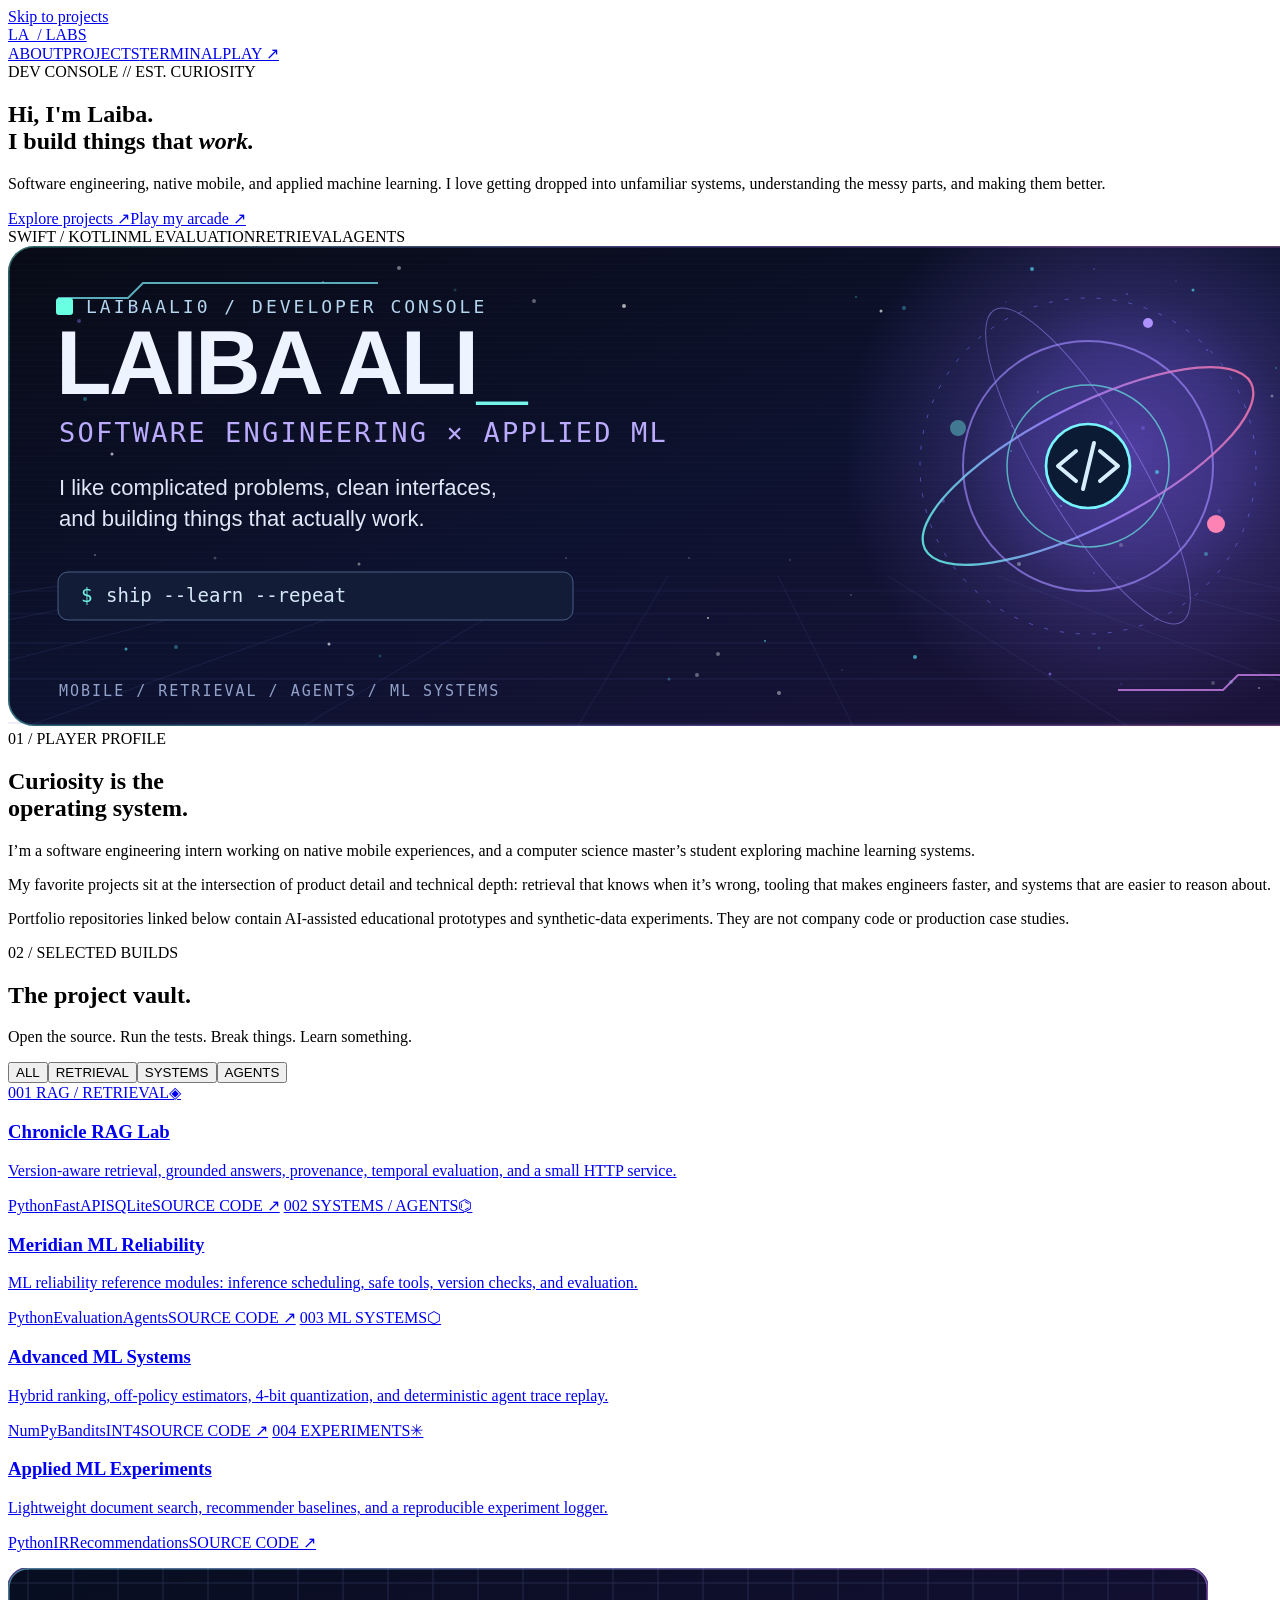
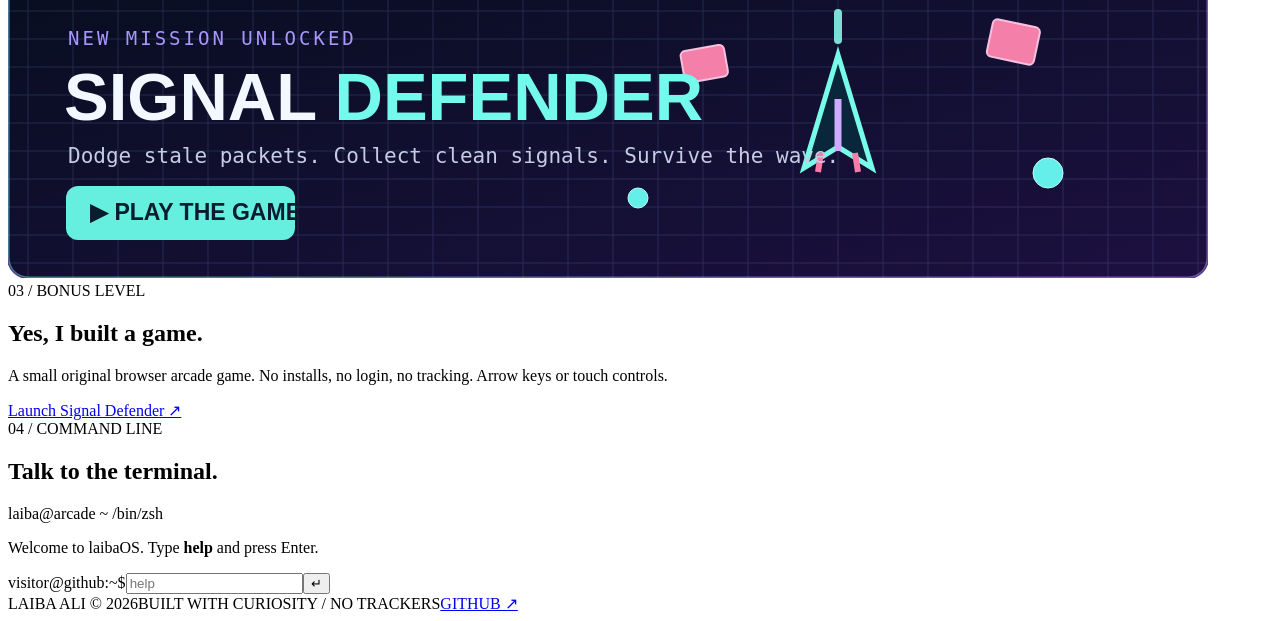
==== docs/index.html @ b8c7b6a6 "Build developer arcade landing page" ====
<!doctype html>
<html lang="en">
<head>
  <meta charset="utf-8" />
  <meta name="viewport" content="width=device-width, initial-scale=1" />
  <meta name="theme-color" content="#090d1b" />
  <meta name="description" content="Laiba Ali's developer arcade: mobile engineering, applied ML experiments, reliable AI systems, and a playable game." />
  <title>Laiba Ali / Developer Arcade</title>
  <link rel="icon" href="./assets/favicon.svg" type="image/svg+xml" />
  <link rel="stylesheet" href="./theme.css" />
  <script src="./site.js" defer></script>
</head>
<body>
<a class="skip" href="#main">Skip to projects</a>
<div class="ambient ambient-left" aria-hidden="true"></div>
<div class="ambient ambient-right" aria-hidden="true"></div>
<header class="topbar wrap">
  <a href="./" class="logo" aria-label="Laiba Ali, home"><span class="logo-mark">LA<span class="underscore">_</span></span><span class="logo-text">/ LABS</span></a>
  <nav aria-label="Primary navigation">
    <a href="#about">ABOUT</a><a href="#projects">PROJECTS</a><a href="#terminal">TERMINAL</a><a class="nav-game" href="./arcade/">PLAY ↗</a>
  </nav>
</header>
<main id="main" class="wrap">
  <section class="hero" aria-labelledby="hero-title">
    <div class="eyebrow"><span class="live-dot"></span> DEV CONSOLE <span class="muted">// EST. CURIOSITY</span></div>
    <h1 id="hero-title">Hi, I'm <span class="gradient-text">Laiba.</span><br/>I build things that <em>work.</em></h1>
    <p class="lead">Software engineering, native mobile, and applied machine learning. I love getting dropped into unfamiliar systems, understanding the messy parts, and making them better.</p>
    <div class="hero-actions"><a class="btn primary" href="#projects">Explore projects <span aria-hidden="true">↗</span></a><a class="btn secondary" href="./arcade/">Play my arcade <span aria-hidden="true">↗</span></a></div>
    <div class="hero-status" aria-label="Areas of interest"><span>SWIFT / KOTLIN</span><span>ML EVALUATION</span><span>RETRIEVAL</span><span>AGENTS</span></div>
    <div class="hero-art"><img src="./assets/hero.svg" alt="Neon illustration of Laiba Ali, software engineering and applied ML" width="1480" height="480" /></div>
  </section>
  <section id="about" class="about split section">
    <div><div class="section-code">01 / PLAYER PROFILE</div><h2>Curiosity is the<br/><span class="gradient-text">operating system.</span></h2></div>
    <div class="about-copy"><p>I’m a software engineering intern working on native mobile experiences, and a computer science master’s student exploring machine learning systems.</p><p>My favorite projects sit at the intersection of product detail and technical depth: retrieval that knows when it’s wrong, tooling that makes engineers faster, and systems that are easier to reason about.</p><p class="muted-note">Portfolio repositories linked below contain AI-assisted educational prototypes and synthetic-data experiments. They are not company code or production case studies.</p></div>
  </section>
  <section id="projects" class="section" aria-labelledby="projects-title">
    <div class="section-code">02 / SELECTED BUILDS</div>
    <div class="section-heading"><h2 id="projects-title">The project <span class="gradient-text">vault.</span></h2><p>Open the source. Run the tests. Break things. Learn something.</p></div>
    <div class="filter-row" role="group" aria-label="Filter projects"><button type="button" class="chip active" data-filter="all" aria-pressed="true">ALL</button><button type="button" class="chip" data-filter="retrieval" aria-pressed="false">RETRIEVAL</button><button type="button" class="chip" data-filter="systems" aria-pressed="false">SYSTEMS</button><button type="button" class="chip" data-filter="agents" aria-pressed="false">AGENTS</button></div>
    <div class="project-grid" id="project-grid">
      <a class="project-card" data-tags="retrieval agents" href="https://github.com/Laibaali0/Chronicle-RAG-Lab" target="_blank" rel="noopener noreferrer"><span class="index">001 <span class="pill">RAG / RETRIEVAL</span></span><span class="project-icon">◈</span><h3>Chronicle RAG Lab</h3><p>Version-aware retrieval, grounded answers, provenance, temporal evaluation, and a small HTTP service.</p><span class="tags"><span>Python</span><span>FastAPI</span><span>SQLite</span></span><span class="explore">SOURCE CODE ↗</span></a>
      <a class="project-card" data-tags="systems agents retrieval" href="https://github.com/Laibaali0/Meridian-ML-Reliability" target="_blank" rel="noopener noreferrer"><span class="index">002 <span class="pill">SYSTEMS / AGENTS</span></span><span class="project-icon">⌬</span><h3>Meridian ML Reliability</h3><p>ML reliability reference modules: inference scheduling, safe tools, version checks, and evaluation.</p><span class="tags"><span>Python</span><span>Evaluation</span><span>Agents</span></span><span class="explore">SOURCE CODE ↗</span></a>
      <a class="project-card" data-tags="systems retrieval agents" href="https://github.com/Laibaali0/Advanced-ML-Systems" target="_blank" rel="noopener noreferrer"><span class="index">003 <span class="pill">ML SYSTEMS</span></span><span class="project-icon">⬡</span><h3>Advanced ML Systems</h3><p>Hybrid ranking, off-policy estimators, 4-bit quantization, and deterministic agent trace replay.</p><span class="tags"><span>NumPy</span><span>Bandits</span><span>INT4</span></span><span class="explore">SOURCE CODE ↗</span></a>
      <a class="project-card" data-tags="systems retrieval" href="https://github.com/Laibaali0/applied-ml-experiments" target="_blank" rel="noopener noreferrer"><span class="index">004 <span class="pill">EXPERIMENTS</span></span><span class="project-icon">✳</span><h3>Applied ML Experiments</h3><p>Lightweight document search, recommender baselines, and a reproducible experiment logger.</p><span class="tags"><span>Python</span><span>IR</span><span>Recommendations</span></span><span class="explore">SOURCE CODE ↗</span></a>
    </div>
    <p id="filter-status" class="sr-only" role="status" aria-live="polite"></p>
  </section>
  <section class="arcade-callout section" aria-labelledby="arcade-title">
    <a href="./arcade/" class="arcade-link"><img src="./assets/arcade.svg" alt="Signal Defender: dodge stale data, collect clean signals" loading="lazy" width="1200" height="310" /></a>
    <div class="arcade-copy"><div><div class="section-code">03 / BONUS LEVEL</div><h2 id="arcade-title">Yes, I built a <span class="gradient-text">game.</span></h2><p>A small original browser arcade game. No installs, no login, no tracking. Arrow keys or touch controls.</p></div><a class="btn primary" href="./arcade/">Launch Signal Defender ↗</a></div>
  </section>
  <section id="terminal" class="section terminal-section" aria-labelledby="terminal-title">
    <div class="section-code">04 / COMMAND LINE</div><h2 id="terminal-title">Talk to the <span class="gradient-text">terminal.</span></h2>
    <div class="terminal"><div class="terminal-bar"><span class="traffic red"></span><span class="traffic yellow"></span><span class="traffic green"></span><span class="terminal-title">laiba@arcade ~ /bin/zsh</span></div><div class="terminal-body"><p class="terminal-muted">Welcome to laibaOS. Type <strong>help</strong> and press Enter.</p><div id="terminal-output" aria-live="polite"></div><form id="terminal-form" autocomplete="off"><label for="terminal-input" class="prompt">visitor@github:~$</label><input id="terminal-input" type="text" maxlength="60" aria-label="Terminal command" spellcheck="false" placeholder="help" /><button type="submit" aria-label="Run command">↵</button></form></div></div>
  </section>
</main>
<footer class="wrap footer"><span>LAIBA ALI © <span id="year">2026</span></span><span>BUILT WITH CURIOSITY / NO TRACKERS</span><a href="https://github.com/Laibaali0" target="_blank" rel="noopener noreferrer">GITHUB ↗</a></footer>
</body></html>
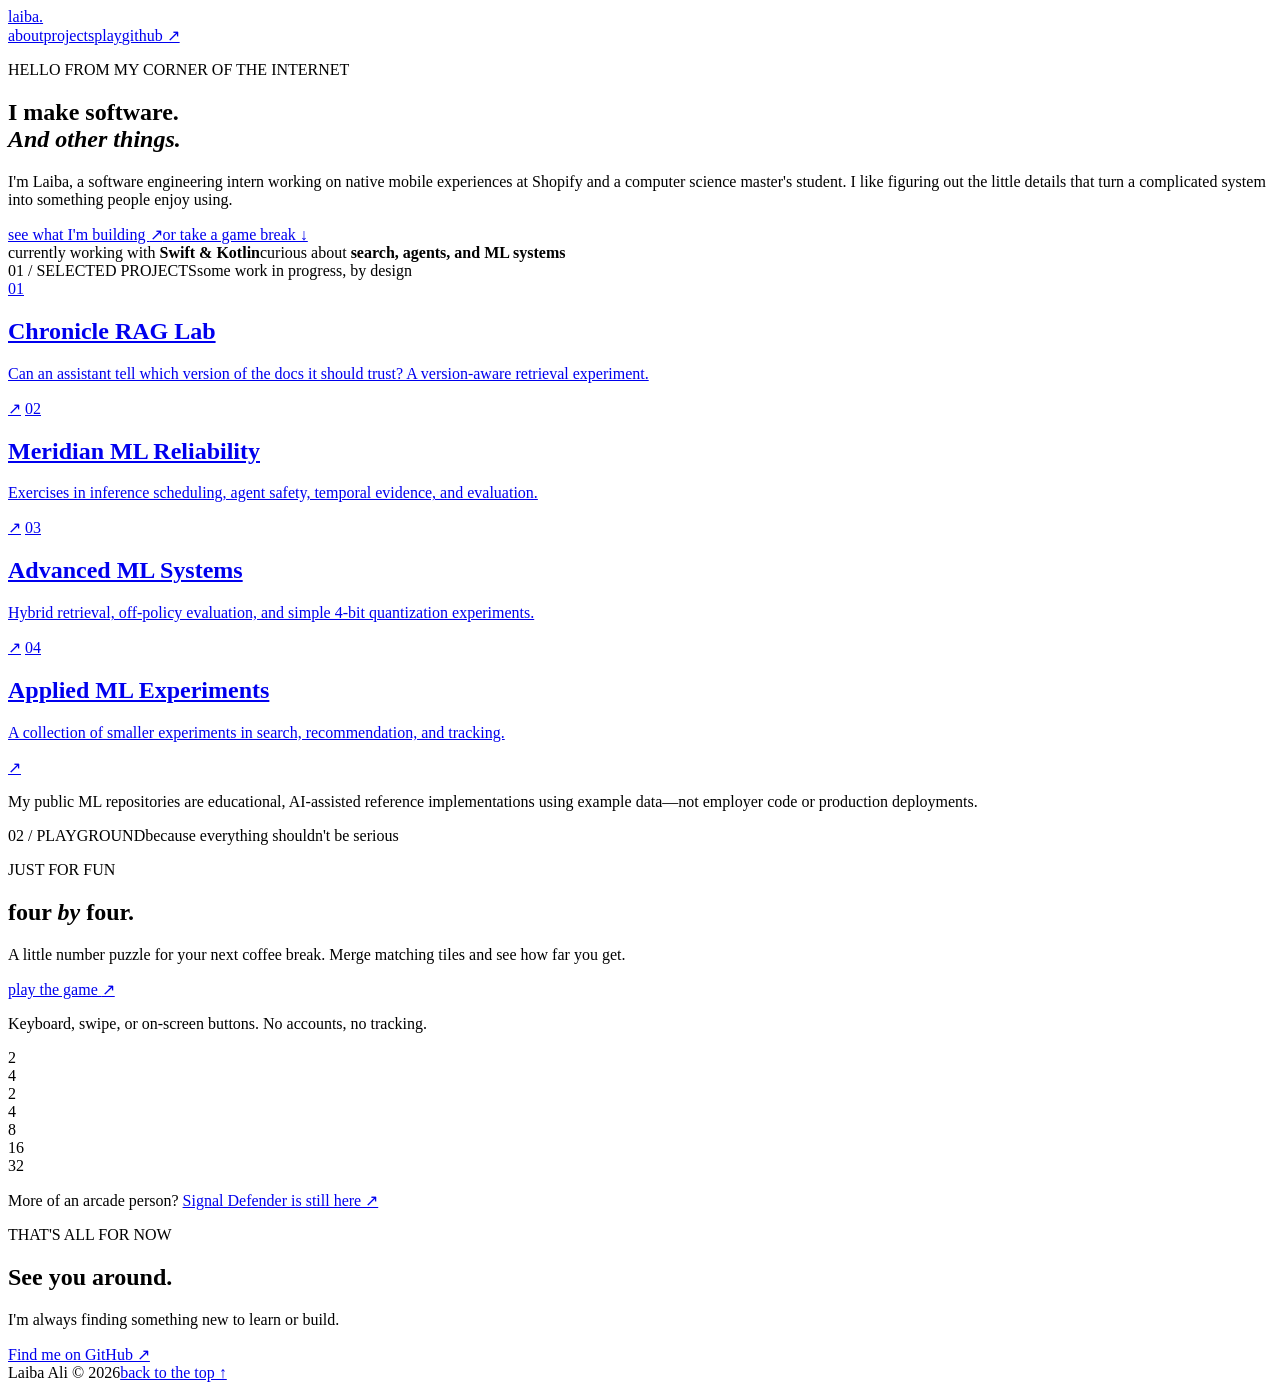
==== commit 4db284f7: "Refine index.html for the new editorial portfolio" ====
--- a/docs/index.html
+++ b/docs/index.html
@@ -3,56 +3,51 @@
 <head>
   <meta charset="utf-8" />
   <meta name="viewport" content="width=device-width, initial-scale=1" />
-  <meta name="theme-color" content="#090d1b" />
-  <meta name="description" content="Laiba Ali's developer arcade: mobile engineering, applied ML experiments, reliable AI systems, and a playable game." />
-  <title>Laiba Ali / Developer Arcade</title>
-  <link rel="icon" href="./assets/favicon.svg" type="image/svg+xml" />
-  <link rel="stylesheet" href="./theme.css" />
-  <script src="./site.js" defer></script>
+  <meta name="theme-color" content="#f5f2ea" />
+  <meta name="description" content="Laiba Ali: software engineering, mobile development, small experiments in machine learning, and a couple of browser games." />
+  <title>Laiba Ali — things I'm building</title>
+  <link rel="stylesheet" href="./simple.css" />
 </head>
 <body>
-<a class="skip" href="#main">Skip to projects</a>
-<div class="ambient ambient-left" aria-hidden="true"></div>
-<div class="ambient ambient-right" aria-hidden="true"></div>
-<header class="topbar wrap">
-  <a href="./" class="logo" aria-label="Laiba Ali, home"><span class="logo-mark">LA<span class="underscore">_</span></span><span class="logo-text">/ LABS</span></a>
-  <nav aria-label="Primary navigation">
-    <a href="#about">ABOUT</a><a href="#projects">PROJECTS</a><a href="#terminal">TERMINAL</a><a class="nav-game" href="./arcade/">PLAY ↗</a>
-  </nav>
-</header>
-<main id="main" class="wrap">
-  <section class="hero" aria-labelledby="hero-title">
-    <div class="eyebrow"><span class="live-dot"></span> DEV CONSOLE <span class="muted">// EST. CURIOSITY</span></div>
-    <h1 id="hero-title">Hi, I'm <span class="gradient-text">Laiba.</span><br/>I build things that <em>work.</em></h1>
-    <p class="lead">Software engineering, native mobile, and applied machine learning. I love getting dropped into unfamiliar systems, understanding the messy parts, and making them better.</p>
-    <div class="hero-actions"><a class="btn primary" href="#projects">Explore projects <span aria-hidden="true">↗</span></a><a class="btn secondary" href="./arcade/">Play my arcade <span aria-hidden="true">↗</span></a></div>
-    <div class="hero-status" aria-label="Areas of interest"><span>SWIFT / KOTLIN</span><span>ML EVALUATION</span><span>RETRIEVAL</span><span>AGENTS</span></div>
-    <div class="hero-art"><img src="./assets/hero.svg" alt="Neon illustration of Laiba Ali, software engineering and applied ML" width="1480" height="480" /></div>
-  </section>
-  <section id="about" class="about split section">
-    <div><div class="section-code">01 / PLAYER PROFILE</div><h2>Curiosity is the<br/><span class="gradient-text">operating system.</span></h2></div>
-    <div class="about-copy"><p>I’m a software engineering intern working on native mobile experiences, and a computer science master’s student exploring machine learning systems.</p><p>My favorite projects sit at the intersection of product detail and technical depth: retrieval that knows when it’s wrong, tooling that makes engineers faster, and systems that are easier to reason about.</p><p class="muted-note">Portfolio repositories linked below contain AI-assisted educational prototypes and synthetic-data experiments. They are not company code or production case studies.</p></div>
-  </section>
-  <section id="projects" class="section" aria-labelledby="projects-title">
-    <div class="section-code">02 / SELECTED BUILDS</div>
-    <div class="section-heading"><h2 id="projects-title">The project <span class="gradient-text">vault.</span></h2><p>Open the source. Run the tests. Break things. Learn something.</p></div>
-    <div class="filter-row" role="group" aria-label="Filter projects"><button type="button" class="chip active" data-filter="all" aria-pressed="true">ALL</button><button type="button" class="chip" data-filter="retrieval" aria-pressed="false">RETRIEVAL</button><button type="button" class="chip" data-filter="systems" aria-pressed="false">SYSTEMS</button><button type="button" class="chip" data-filter="agents" aria-pressed="false">AGENTS</button></div>
-    <div class="project-grid" id="project-grid">
-      <a class="project-card" data-tags="retrieval agents" href="https://github.com/Laibaali0/Chronicle-RAG-Lab" target="_blank" rel="noopener noreferrer"><span class="index">001 <span class="pill">RAG / RETRIEVAL</span></span><span class="project-icon">◈</span><h3>Chronicle RAG Lab</h3><p>Version-aware retrieval, grounded answers, provenance, temporal evaluation, and a small HTTP service.</p><span class="tags"><span>Python</span><span>FastAPI</span><span>SQLite</span></span><span class="explore">SOURCE CODE ↗</span></a>
-      <a class="project-card" data-tags="systems agents retrieval" href="https://github.com/Laibaali0/Meridian-ML-Reliability" target="_blank" rel="noopener noreferrer"><span class="index">002 <span class="pill">SYSTEMS / AGENTS</span></span><span class="project-icon">⌬</span><h3>Meridian ML Reliability</h3><p>ML reliability reference modules: inference scheduling, safe tools, version checks, and evaluation.</p><span class="tags"><span>Python</span><span>Evaluation</span><span>Agents</span></span><span class="explore">SOURCE CODE ↗</span></a>
-      <a class="project-card" data-tags="systems retrieval agents" href="https://github.com/Laibaali0/Advanced-ML-Systems" target="_blank" rel="noopener noreferrer"><span class="index">003 <span class="pill">ML SYSTEMS</span></span><span class="project-icon">⬡</span><h3>Advanced ML Systems</h3><p>Hybrid ranking, off-policy estimators, 4-bit quantization, and deterministic agent trace replay.</p><span class="tags"><span>NumPy</span><span>Bandits</span><span>INT4</span></span><span class="explore">SOURCE CODE ↗</span></a>
-      <a class="project-card" data-tags="systems retrieval" href="https://github.com/Laibaali0/applied-ml-experiments" target="_blank" rel="noopener noreferrer"><span class="index">004 <span class="pill">EXPERIMENTS</span></span><span class="project-icon">✳</span><h3>Applied ML Experiments</h3><p>Lightweight document search, recommender baselines, and a reproducible experiment logger.</p><span class="tags"><span>Python</span><span>IR</span><span>Recommendations</span></span><span class="explore">SOURCE CODE ↗</span></a>
-    </div>
-    <p id="filter-status" class="sr-only" role="status" aria-live="polite"></p>
-  </section>
-  <section class="arcade-callout section" aria-labelledby="arcade-title">
-    <a href="./arcade/" class="arcade-link"><img src="./assets/arcade.svg" alt="Signal Defender: dodge stale data, collect clean signals" loading="lazy" width="1200" height="310" /></a>
-    <div class="arcade-copy"><div><div class="section-code">03 / BONUS LEVEL</div><h2 id="arcade-title">Yes, I built a <span class="gradient-text">game.</span></h2><p>A small original browser arcade game. No installs, no login, no tracking. Arrow keys or touch controls.</p></div><a class="btn primary" href="./arcade/">Launch Signal Defender ↗</a></div>
-  </section>
-  <section id="terminal" class="section terminal-section" aria-labelledby="terminal-title">
-    <div class="section-code">04 / COMMAND LINE</div><h2 id="terminal-title">Talk to the <span class="gradient-text">terminal.</span></h2>
-    <div class="terminal"><div class="terminal-bar"><span class="traffic red"></span><span class="traffic yellow"></span><span class="traffic green"></span><span class="terminal-title">laiba@arcade ~ /bin/zsh</span></div><div class="terminal-body"><p class="terminal-muted">Welcome to laibaOS. Type <strong>help</strong> and press Enter.</p><div id="terminal-output" aria-live="polite"></div><form id="terminal-form" autocomplete="off"><label for="terminal-input" class="prompt">visitor@github:~$</label><input id="terminal-input" type="text" maxlength="60" aria-label="Terminal command" spellcheck="false" placeholder="help" /><button type="submit" aria-label="Run command">↵</button></form></div></div>
-  </section>
-</main>
-<footer class="wrap footer"><span>LAIBA ALI © <span id="year">2026</span></span><span>BUILT WITH CURIOSITY / NO TRACKERS</span><a href="https://github.com/Laibaali0" target="_blank" rel="noopener noreferrer">GITHUB ↗</a></footer>
-</body></html>
+  <div class="page">
+    <header class="nav" id="top">
+      <a class="brand" href="./">laiba<span>.</span></a>
+      <nav aria-label="Main navigation"><a href="#about">about</a><a href="#work">projects</a><a href="#play">play</a><a href="https://github.com/Laibaali0">github ↗</a></nav>
+    </header>
+    <main>
+      <section class="hero" id="about">
+        <p class="overline">HELLO FROM MY CORNER OF THE INTERNET</p>
+        <h1>I make software.<br/><em>And other things.</em></h1>
+        <p class="intro">I'm Laiba, a software engineering intern working on native mobile experiences at Shopify and a computer science master's student. I like figuring out the little details that turn a complicated system into something people enjoy using.</p>
+        <div class="hero-links"><a class="primary" href="#work">see what I'm building <span>↗</span></a><a class="text-link" href="#play">or take a game break ↓</a></div>
+        <div class="small-bits"><span>currently working with <strong>Swift & Kotlin</strong></span><span>curious about <strong>search, agents, and ML systems</strong></span></div>
+      </section>
+      <section id="work" class="section work">
+        <div class="section-line"><span>01 / SELECTED PROJECTS</span><span>some work in progress, by design</span></div>
+        <div class="project-list">
+          <a class="project" href="https://github.com/Laibaali0/Chronicle-RAG-Lab"><span class="num">01</span><div><h2>Chronicle RAG Lab</h2><p>Can an assistant tell which version of the docs it should trust? A version-aware retrieval experiment.</p></div><span class="project-arrow">↗</span></a>
+          <a class="project" href="https://github.com/Laibaali0/Meridian-ML-Reliability"><span class="num">02</span><div><h2>Meridian ML Reliability</h2><p>Exercises in inference scheduling, agent safety, temporal evidence, and evaluation.</p></div><span class="project-arrow">↗</span></a>
+          <a class="project" href="https://github.com/Laibaali0/Advanced-ML-Systems"><span class="num">03</span><div><h2>Advanced ML Systems</h2><p>Hybrid retrieval, off-policy evaluation, and simple 4-bit quantization experiments.</p></div><span class="project-arrow">↗</span></a>
+          <a class="project" href="https://github.com/Laibaali0/applied-ml-experiments"><span class="num">04</span><div><h2>Applied ML Experiments</h2><p>A collection of smaller experiments in search, recommendation, and tracking.</p></div><span class="project-arrow">↗</span></a>
+        </div>
+        <p class="footnote">My public ML repositories are educational, AI-assisted reference implementations using example data—not employer code or production deployments.</p>
+      </section>
+      <section id="play" class="section play">
+        <div class="section-line"><span>02 / PLAYGROUND</span><span>because everything shouldn't be serious</span></div>
+        <div class="play-card">
+          <div class="play-copy"><p class="eyebrow">JUST FOR FUN</p><h2>four <em>by</em> four.</h2><p>A little number puzzle for your next coffee break. Merge matching tiles and see how far you get.</p><a class="primary" href="./tiles/">play the game <span>↗</span></a><p class="tiny">Keyboard, swipe, or on-screen buttons. No accounts, no tracking.</p></div>
+          <div class="tile-preview" aria-hidden="true">
+            <div></div><div>2</div><div>4</div><div></div>
+            <div>2</div><div>4</div><div>8</div><div></div>
+            <div></div><div>16</div><div>32</div><div></div>
+            <div></div><div></div><div></div><div></div>
+          </div>
+        </div>
+        <p class="also">More of an arcade person? <a href="./arcade/">Signal Defender is still here ↗</a></p>
+      </section>
+      <section class="section goodbye"><p class="overline">THAT'S ALL FOR NOW</p><h2>See you around<span>.</span></h2><p>I'm always finding something new to learn or build.</p><a href="https://github.com/Laibaali0" class="text-link">Find me on GitHub ↗</a></section>
+    </main>
+    <footer class="footer"><span>Laiba Ali © 2026</span><a href="#top">back to the top ↑</a></footer>
+  </div>
+</body>
+</html>
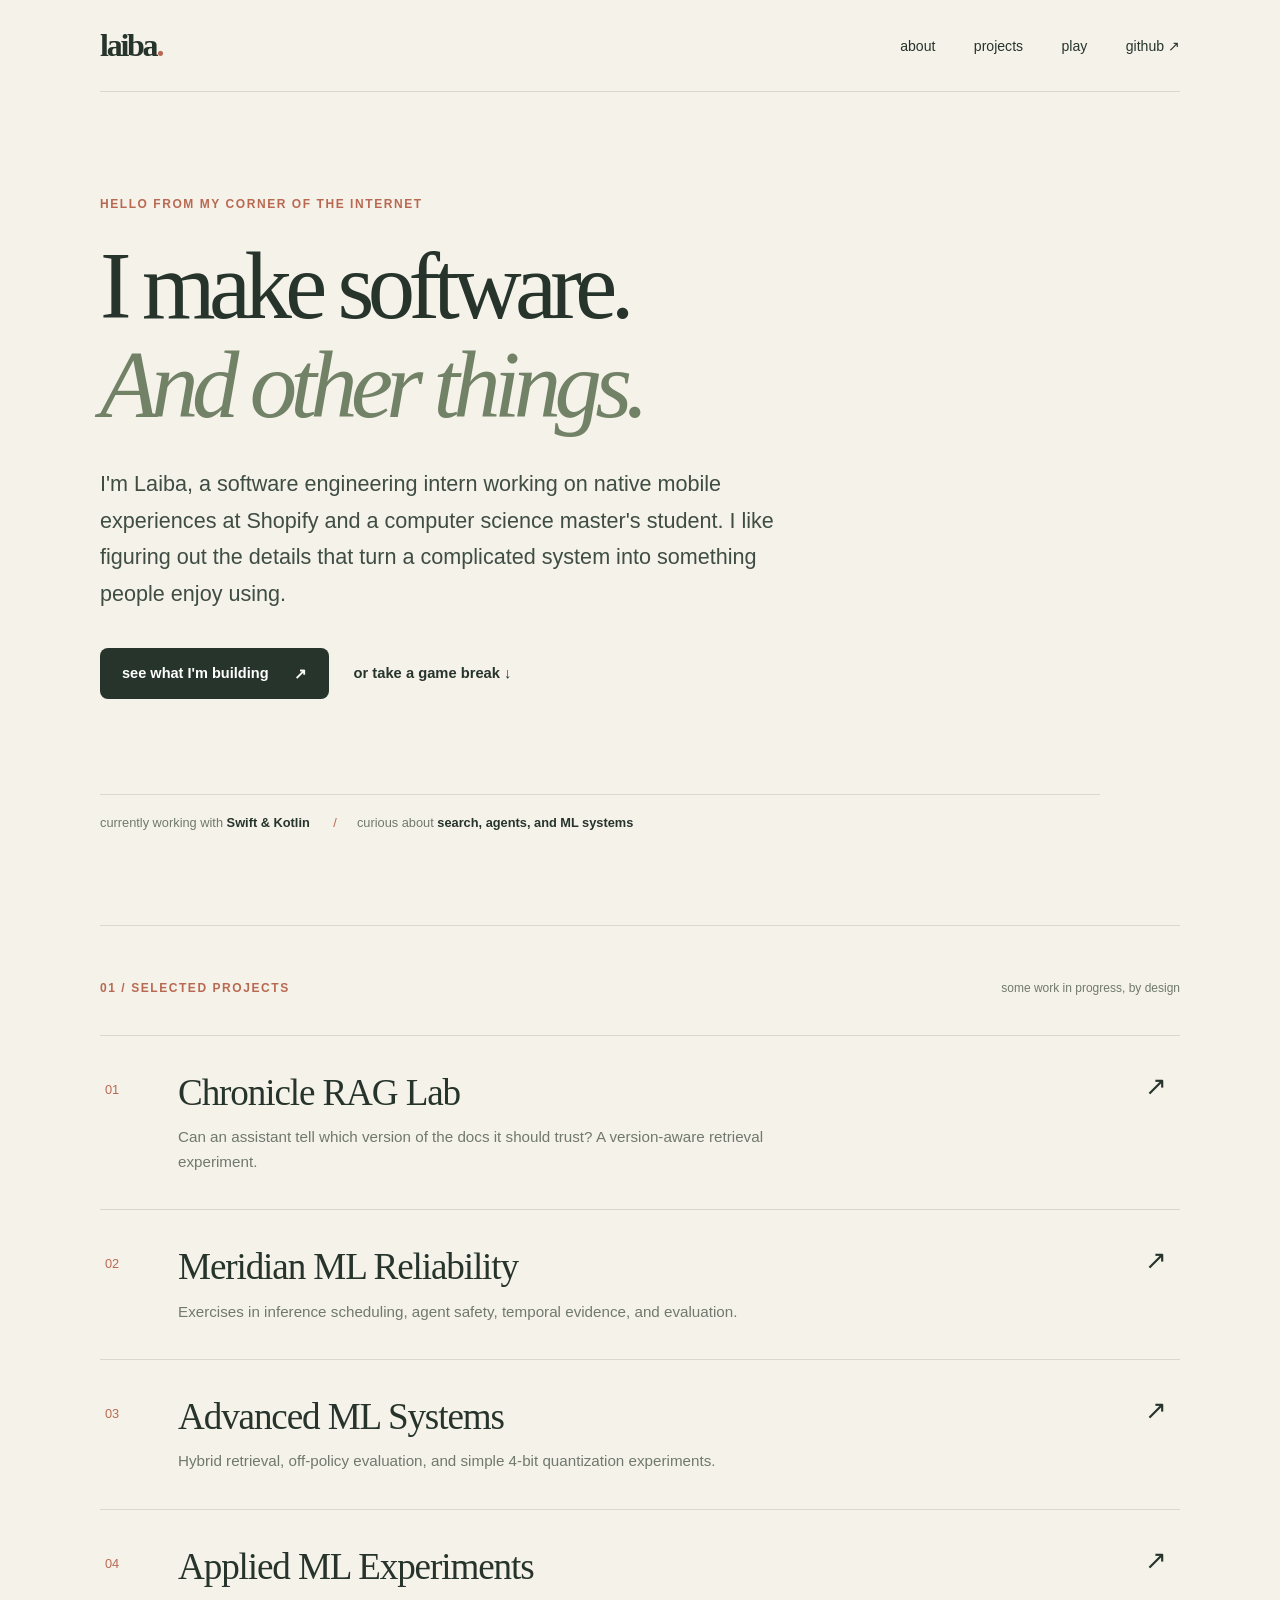
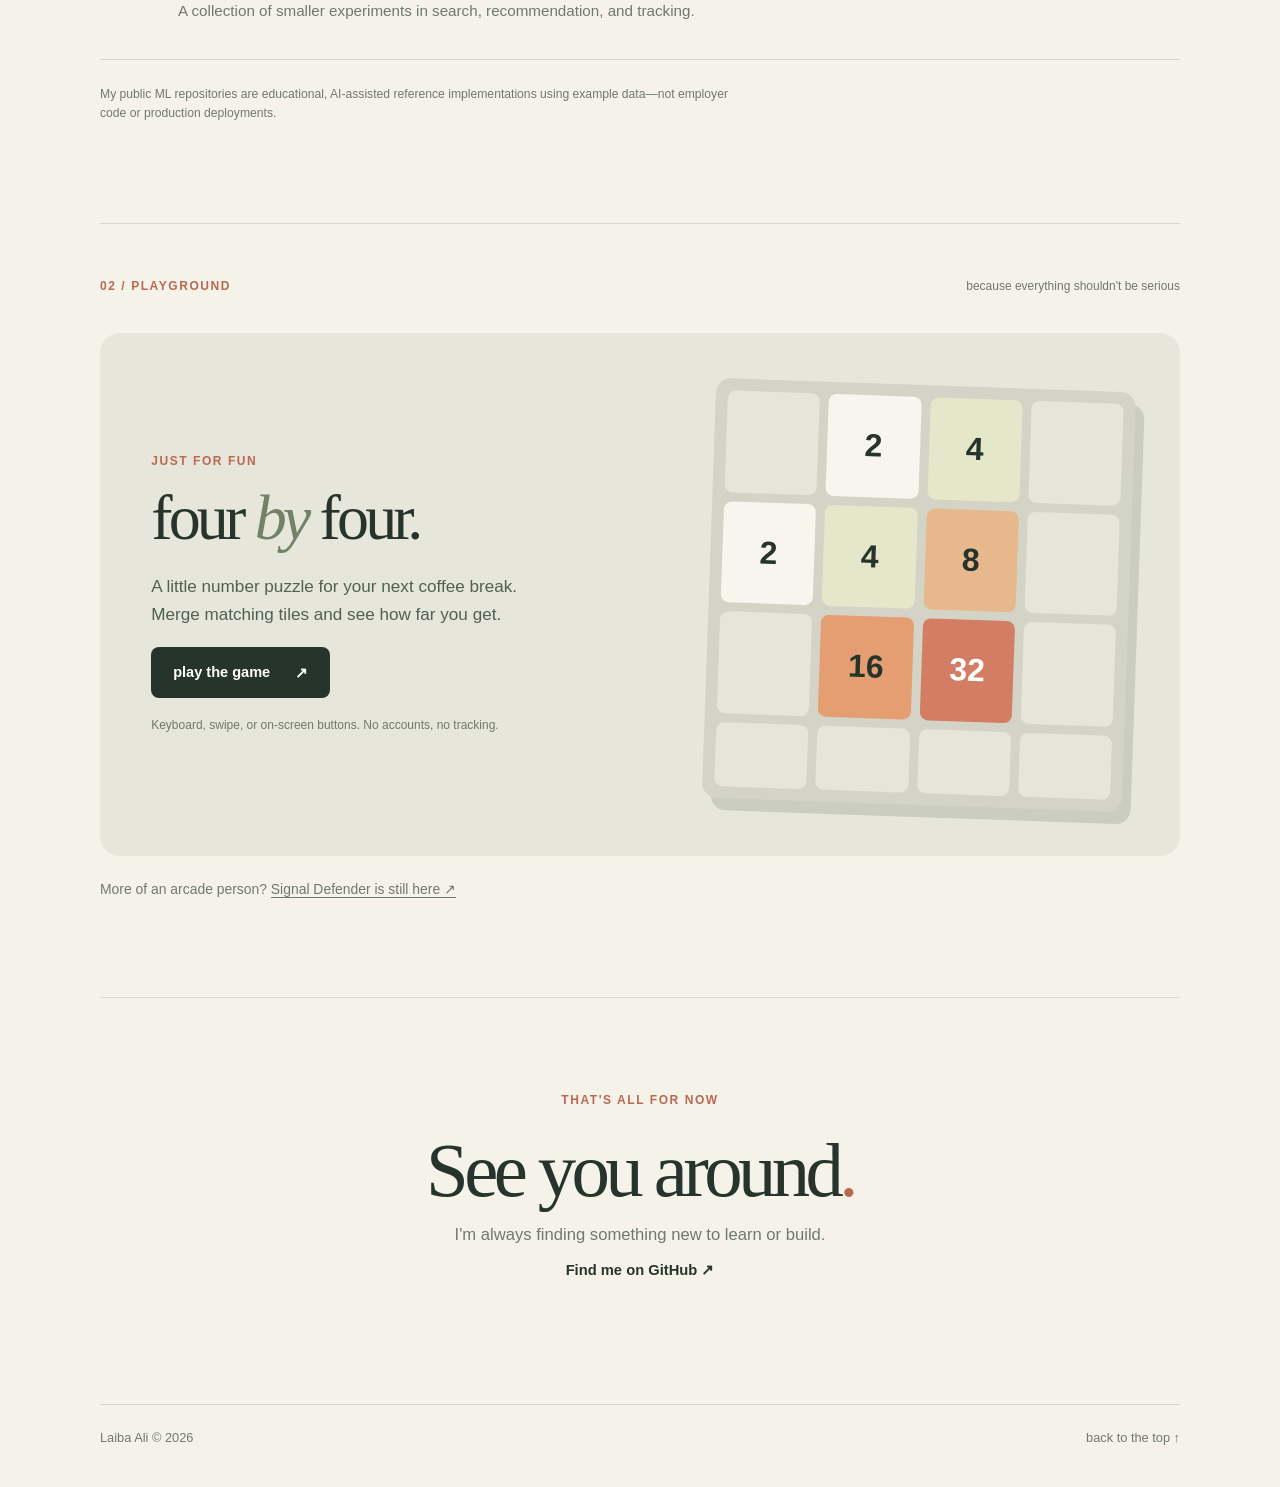
==== commit 01602421: "Align portfolio introduction with updated profile" ====
--- a/docs/index.html
+++ b/docs/index.html
@@ -18,7 +18,7 @@
       <section class="hero" id="about">
         <p class="overline">HELLO FROM MY CORNER OF THE INTERNET</p>
         <h1>I make software.<br/><em>And other things.</em></h1>
-        <p class="intro">I'm Laiba, a software engineering intern working on native mobile experiences at Shopify and a computer science master's student. I like figuring out the little details that turn a complicated system into something people enjoy using.</p>
+        <p class="intro">I'm Laiba, a software engineering intern working on native mobile experiences at Shopify and a computer science master's student. I like figuring out the details that turn a complicated system into something people enjoy using.</p>
         <div class="hero-links"><a class="primary" href="#work">see what I'm building <span>↗</span></a><a class="text-link" href="#play">or take a game break ↓</a></div>
         <div class="small-bits"><span>currently working with <strong>Swift & Kotlin</strong></span><span>curious about <strong>search, agents, and ML systems</strong></span></div>
       </section>
--- a/docs/simple.css
+++ b/docs/simple.css
@@ -0,0 +1,2 @@
+:root{color-scheme:light;--paper:#f5f2ea;--ink:#26342b;--muted:#70796d;--rule:#d7d9d0;--green:#728266;--coral:#b96952}*{box-sizing:border-box}html{scroll-behavior:smooth;font-family:Arial,"Helvetica Neue",sans-serif;background:var(--paper);color:var(--ink)}body{margin:0}a{color:inherit}a:focus-visible{outline:3px solid var(--coral);outline-offset:4px}.page{max-width:1140px;padding:0 30px;margin:auto}.nav{display:flex;align-items:center;justify-content:space-between;padding:27px 0;border-bottom:1px solid var(--rule)}.brand{font:700 2rem Georgia,serif;letter-spacing:-.07em;text-decoration:none}.brand span,.goodbye h2 span{color:var(--coral)}nav{display:flex;flex-wrap:wrap;gap:clamp(15px,3vw,42px)}nav a{font-size:.88rem;text-decoration:none}nav a:hover,.text-link:hover{text-decoration:underline}.hero{padding:105px 0 95px;max-width:1000px}.overline,.section-line,.eyebrow{font-size:.75rem;letter-spacing:.13em;font-weight:700}.overline,.eyebrow{color:var(--coral)}h1,h2,p{margin-top:0}h1{font:400 clamp(3.8rem,7.4vw,7.6rem)/1.04 Georgia,"Times New Roman",serif;letter-spacing:-.07em;margin:26px 0 32px}h1 em{font-weight:400;color:var(--green)}.intro{font-size:clamp(1.05rem,1.8vw,1.35rem);line-height:1.7;max-width:690px;color:#3f4d43}.hero-links{display:flex;align-items:center;flex-wrap:wrap;gap:25px;margin-top:35px}.primary{display:inline-flex;align-items:center;justify-content:space-between;gap:25px;padding:17px 22px;background:var(--ink);color:white;text-decoration:none;border-radius:8px;font-weight:700;font-size:.91rem}.primary:hover{background:#3c5143}.text-link{font-weight:700;font-size:.92rem;text-underline-offset:3px;text-decoration:none}.small-bits{border-top:1px solid var(--rule);margin-top:95px;padding-top:20px;display:flex;gap:20px;flex-wrap:wrap;color:var(--muted);font-size:.8rem}.small-bits span:not(:last-child):after{content:' /';color:var(--coral);padding-left:20px}.small-bits strong{color:var(--ink);font-weight:600}.section{padding:55px 0 100px;border-top:1px solid var(--rule)}.section-line{display:flex;justify-content:space-between;gap:20px;color:var(--coral);margin-bottom:40px}.section-line span+span{color:var(--muted);font-weight:400;letter-spacing:0;text-transform:none}.project-list{border-top:1px solid var(--rule)}.project{padding:35px 5px;border-bottom:1px solid var(--rule);display:grid;grid-template-columns:55px 1fr 30px;gap:18px;align-items:center;text-decoration:none;transition:padding .15s ease,background .15s ease}.project:hover{padding-left:15px;background:#eeede4}.project .num{font-size:.8rem;color:var(--coral);align-self:start;padding-top:11px}.project h2{font:400 clamp(1.55rem,2.9vw,2.6rem)/1.2 Georgia,serif;letter-spacing:-.03em;margin-bottom:10px}.project p{margin-bottom:0;font-size:.95rem;line-height:1.6;color:var(--muted);max-width:650px}.project-arrow{font-size:1.6rem;align-self:start}.footnote{font-size:.76rem;color:var(--muted);line-height:1.6;margin:25px 0 0;max-width:650px}.play-card{border-radius:20px;padding:clamp(24px,4vw,55px);background:#e6e6da;display:grid;grid-template-columns:1fr minmax(270px,420px);gap:clamp(25px,5vw,70px);align-items:center}.play-copy h2{font:400 clamp(2.9rem,5vw,5.4rem)/1 Georgia,serif;letter-spacing:-.06em;margin:18px 0 23px}.play-copy h2 em{color:var(--green)}.play-copy p:not(.eyebrow){font-size:1.07rem;line-height:1.65;max-width:380px;color:#516052}.play-copy .tiny{font-size:.75rem!important;color:var(--muted)!important;margin:18px 0 0}.tile-preview{aspect-ratio:1;display:grid;grid-template-columns:repeat(4,1fr);gap:9px;padding:12px;background:#d3d3c6;border-radius:15px;transform:rotate(2deg);box-shadow:9px 12px 0 #cacdc0}.tile-preview div{display:grid;place-items:center;border-radius:8px;background:#e7e5d9;font-size:clamp(1.2rem,3vw,2rem);font-weight:700}.tile-preview div:nth-child(2),.tile-preview div:nth-child(5){background:#f7f5ed}.tile-preview div:nth-child(3),.tile-preview div:nth-child(6){background:#e4e7c9}.tile-preview div:nth-child(7){background:#e6b88b}.tile-preview div:nth-child(10){background:#e49e72}.tile-preview div:nth-child(11){background:#d27d64;color:white}.also{margin:25px 0 0;color:var(--muted);font-size:.87rem}.also a{text-decoration:underline;text-underline-offset:3px}.goodbye{text-align:center;padding:95px 0 125px}.goodbye h2{font:400 clamp(3rem,6vw,6rem) Georgia,serif;letter-spacing:-.06em;margin:20px 0 10px}.goodbye p:not(.overline){color:var(--muted);font-size:1.04rem}.footer{padding:25px 0 42px;border-top:1px solid var(--rule);display:flex;justify-content:space-between;font-size:.8rem;color:var(--muted)}.footer a{text-decoration:none}
+@media(max-width:780px){.hero{padding:70px 0}.small-bits{margin-top:60px}.play-card{grid-template-columns:1fr}.tile-preview{width:min(100%,370px);justify-self:center}.section{padding-bottom:65px}}@media(max-width:500px){.page{padding:0 18px}.nav{align-items:flex-start;gap:15px;flex-wrap:wrap}.hero{padding:60px 0}.section-line span+span{display:none}.project{grid-template-columns:28px 1fr 18px;gap:10px}.project-arrow{font-size:1.2rem}.tile-preview{gap:7px}.small-bits span:not(:last-child):after{display:none}}@media(prefers-reduced-motion:reduce){html{scroll-behavior:auto}*,*:before,*:after{transition:none!important}}
